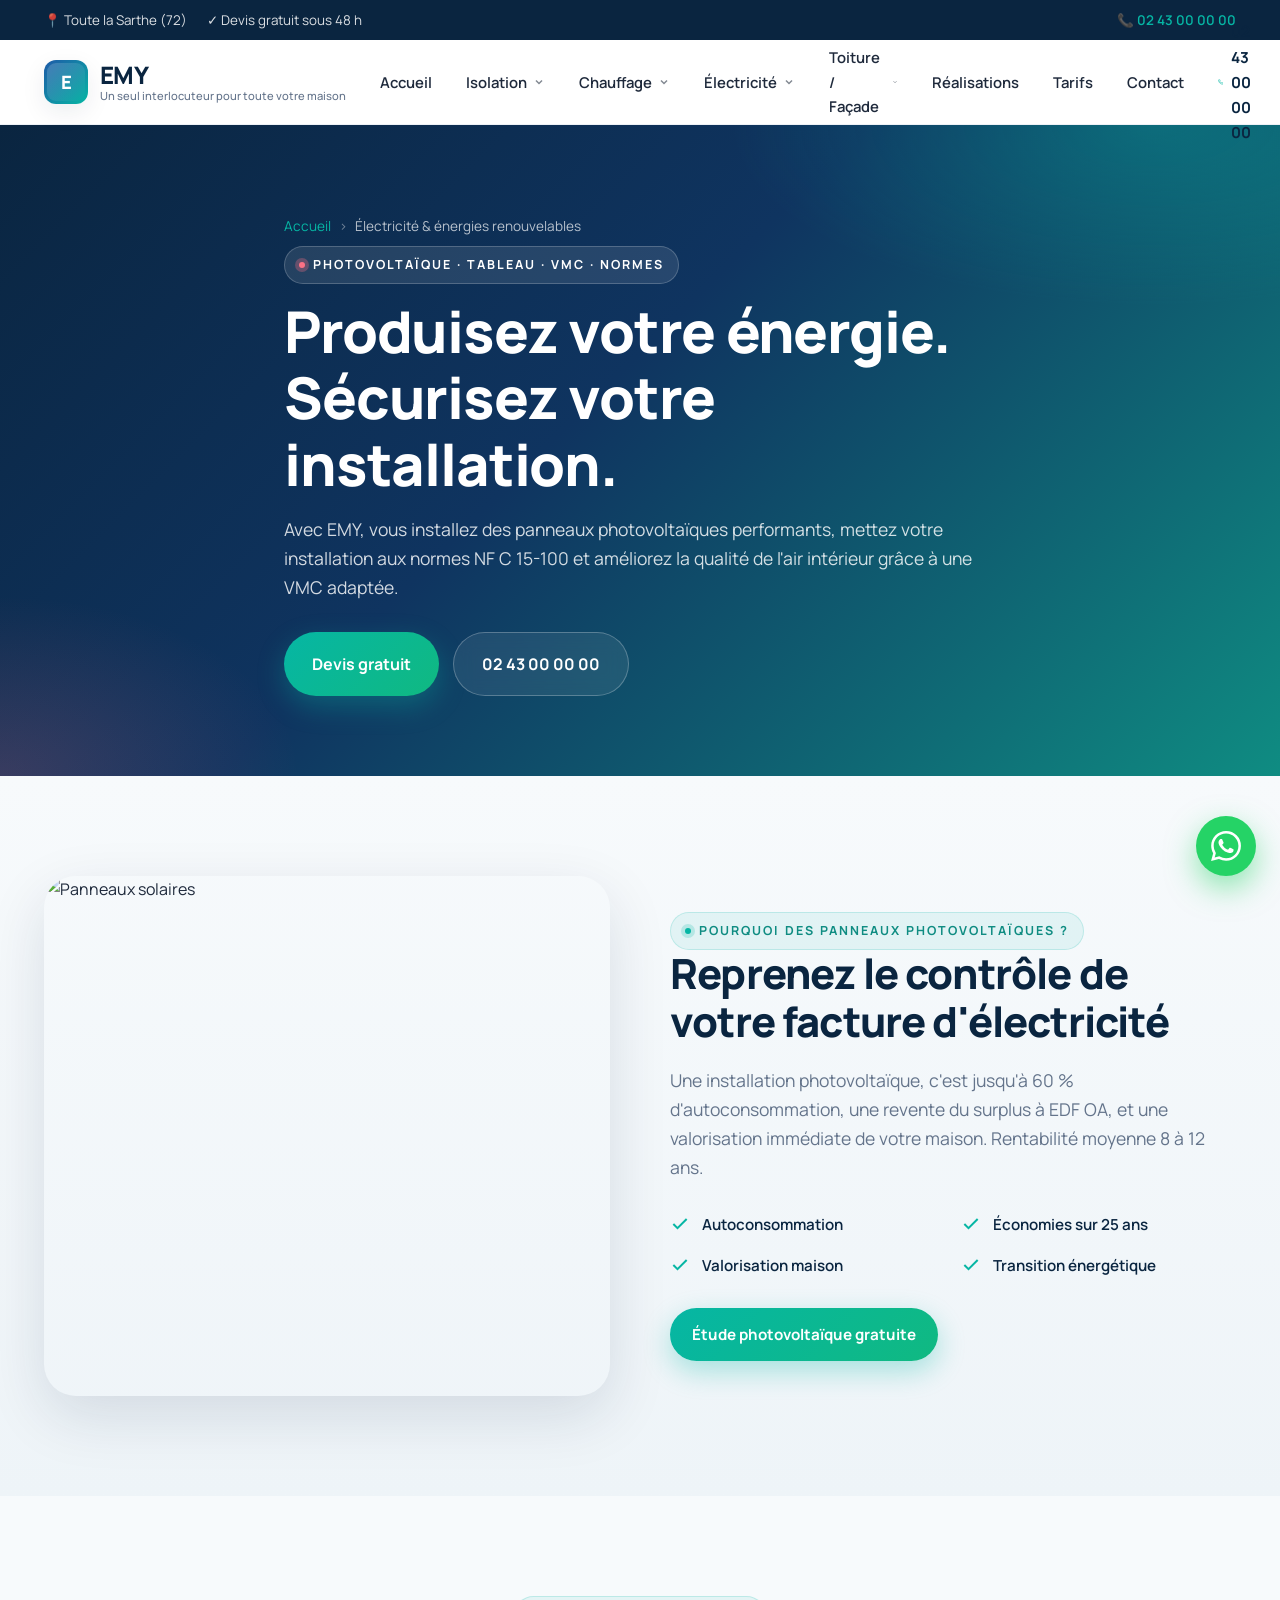
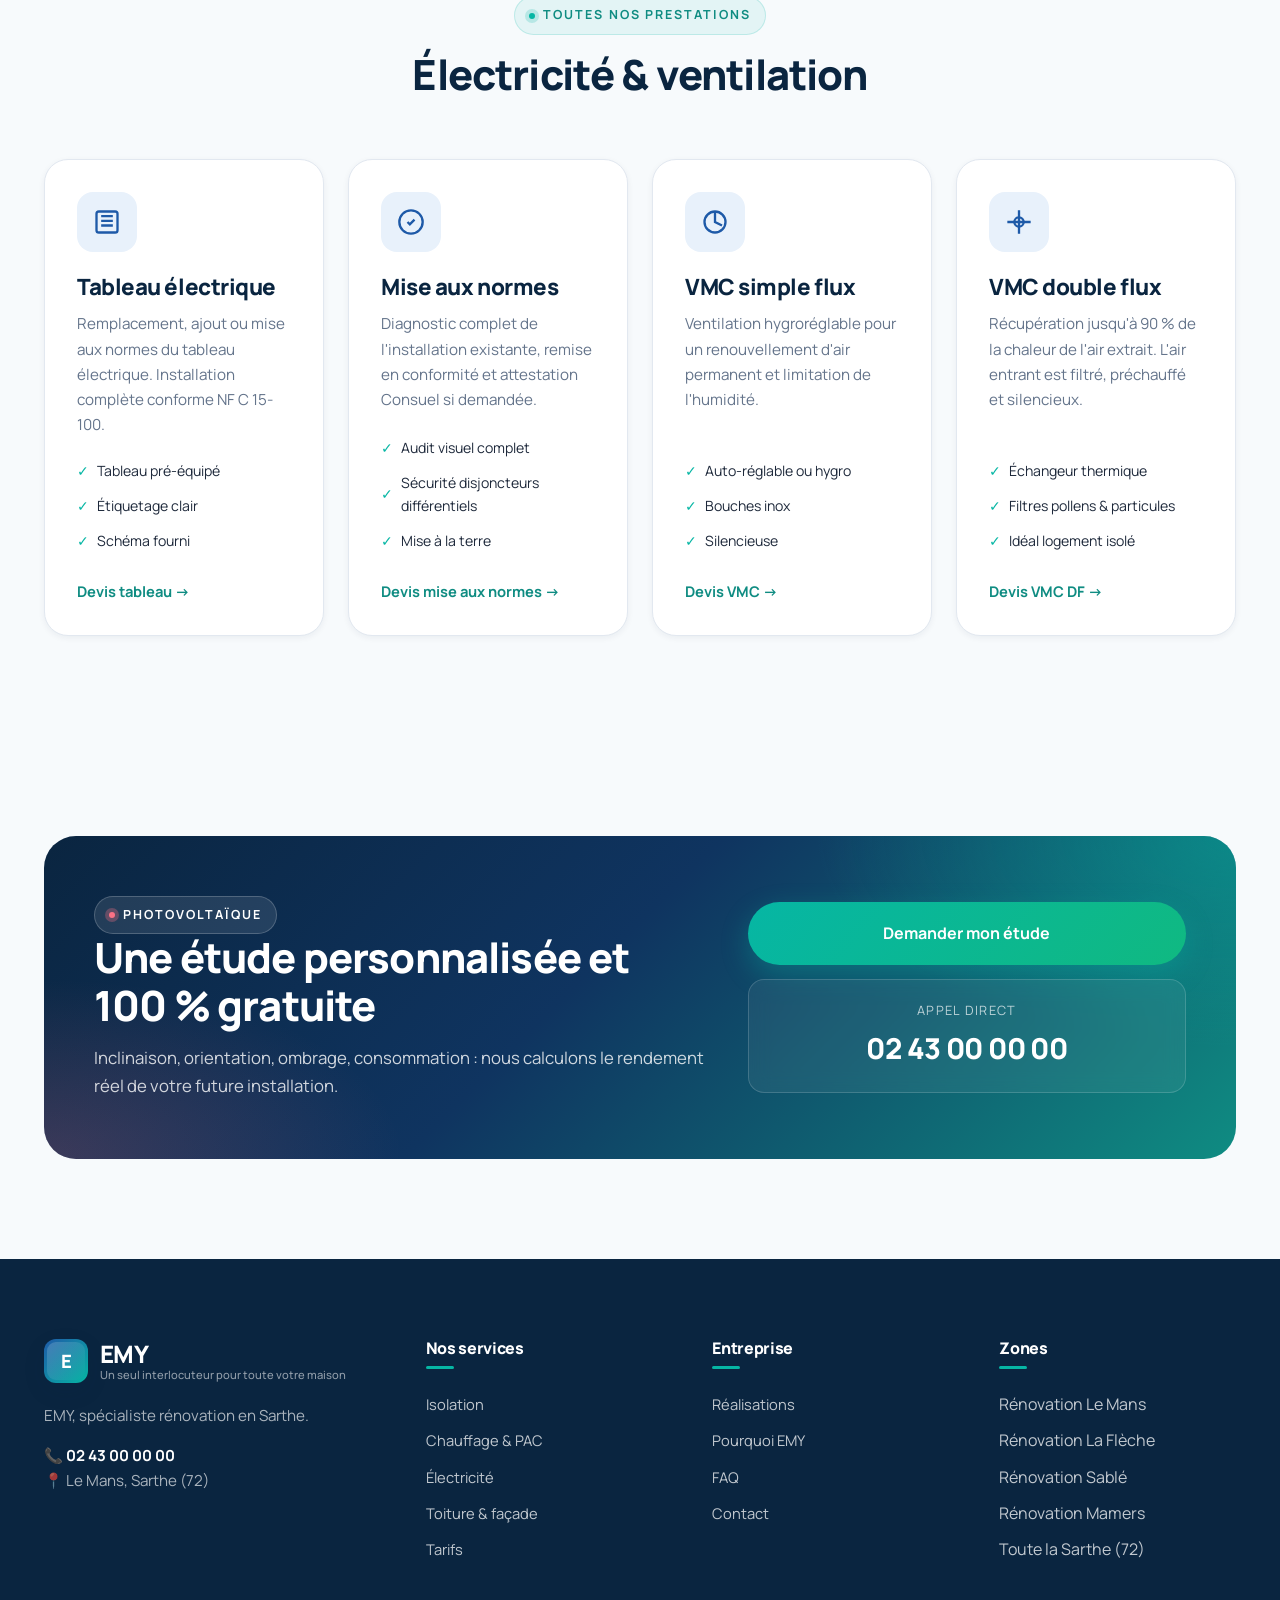
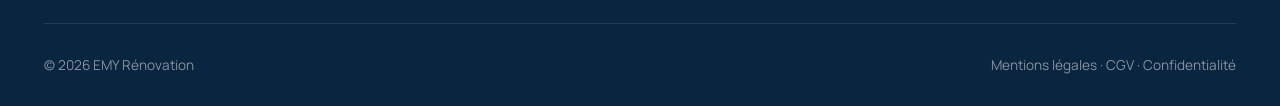
==== pages/electricite.html @ 320aa0f9 "feat: site premium EMY rénovation Sarthe — design moderne complet Création du site vitrine ultra-pre" ====
<!DOCTYPE html>
<html lang="fr">
<head>
  <meta charset="UTF-8" />
  <meta name="viewport" content="width=device-width, initial-scale=1.0" />
  <title>Électricité & photovoltaïque en Sarthe | EMY Rénovation</title>
  <meta name="description" content="Panneaux photovoltaïques, tableau électrique, VMC, mise aux normes en Sarthe. EMY, artisan certifié RGE pour vos énergies renouvelables." />
  <meta name="keywords" content="panneaux photovoltaïques Sarthe, panneaux solaires Le Mans, tableau électrique Sarthe, VMC Sarthe" />
  <link rel="preconnect" href="https://fonts.googleapis.com" />
  <link rel="preconnect" href="https://fonts.gstatic.com" crossorigin />
  <link href="https://fonts.googleapis.com/css2?family=Manrope:wght@400;500;600;700;800;900&display=swap" rel="stylesheet" />
  <link rel="stylesheet" href="../assets/css/style.css" />
  <link rel="icon" type="image/svg+xml" href="data:image/svg+xml,%3Csvg xmlns='http://www.w3.org/2000/svg' viewBox='0 0 100 100'%3E%3Crect rx='22' width='100' height='100' fill='%230A2540'/%3E%3Ctext x='50' y='66' font-size='52' font-weight='900' fill='%2306B6A4' text-anchor='middle' font-family='Arial'%3EE%3C/text%3E%3C/svg%3E" />
</head>
<body>

<div class="topbar"><div class="container topbar__inner"><div class="topbar__left"><span class="topbar__item">📍 Toute la Sarthe (72)</span><span class="topbar__item">✓ Devis gratuit sous 48 h</span></div><div class="topbar__right"><a href="tel:+33243000000">📞 02 43 00 00 00</a></div></div></div>

<header class="header"><div class="container header__inner">
  <a href="../index.html" class="logo"><span class="logo__mark">E</span><span class="logo__text">EMY<small class="logo__slogan">Un seul interlocuteur pour toute votre maison</small></span></a>
  <nav class="nav">
    <div class="nav__item"><a class="nav__link" href="../index.html">Accueil</a></div>
    <div class="nav__item"><a class="nav__link" href="isolation.html">Isolation <svg viewBox="0 0 24 24" fill="none" stroke="currentColor" stroke-width="3"><polyline points="6 9 12 15 18 9"/></svg></a><div class="submenu"><a href="isolation.html#combles">Combles perdus</a><a href="isolation.html#sous-sol">Sous-sol</a><a href="isolation.html#murs">Murs</a><a href="isolation.html#rampants">Rampants</a><a href="isolation.html#interieure">Intérieure</a></div></div>
    <div class="nav__item"><a class="nav__link" href="chauffage.html">Chauffage <svg viewBox="0 0 24 24" fill="none" stroke="currentColor" stroke-width="3"><polyline points="6 9 12 15 18 9"/></svg></a><div class="submenu"><a href="chauffage.html#pac-air-air">PAC air-air</a><a href="chauffage.html#pac-air-eau">PAC air-eau</a><a href="chauffage.html#ballon-thermo">Ballon thermodynamique</a><a href="chauffage.html#ballon-classique">Ballon classique</a><a href="chauffage.html#radiateurs">Radiateurs électriques</a></div></div>
    <div class="nav__item"><a class="nav__link" href="electricite.html">Électricité <svg viewBox="0 0 24 24" fill="none" stroke="currentColor" stroke-width="3"><polyline points="6 9 12 15 18 9"/></svg></a><div class="submenu"><a href="electricite.html#photovoltaique">Panneaux photovoltaïques</a><a href="electricite.html#tableau">Tableau électrique</a><a href="electricite.html#vmc-simple">VMC simple flux</a><a href="electricite.html#vmc-double">VMC double flux</a><a href="electricite.html#normes">Mise aux normes</a></div></div>
    <div class="nav__item"><a class="nav__link" href="toiture.html">Toiture / Façade <svg viewBox="0 0 24 24" fill="none" stroke="currentColor" stroke-width="3"><polyline points="6 9 12 15 18 9"/></svg></a><div class="submenu"><a href="toiture.html#nettoyage-toiture">Nettoyage toiture</a><a href="toiture.html#traitement-toiture">Traitement toiture</a><a href="toiture.html#demoussage">Démoussage</a><a href="toiture.html#ravalement">Ravalement façade</a><a href="toiture.html#nettoyage-facade">Nettoyage façade</a><a href="toiture.html#hydrofuge">Hydrofuge</a></div></div>
    <div class="nav__item"><a class="nav__link" href="realisations.html">Réalisations</a></div>
    <div class="nav__item"><a class="nav__link" href="tarifs.html">Tarifs</a></div>
    <div class="nav__item"><a class="nav__link" href="contact.html">Contact</a></div>
  </nav>
  <div class="header__cta">
    <a class="header__phone" href="tel:+33243000000"><svg width="18" height="18" viewBox="0 0 24 24" fill="none" stroke="currentColor" stroke-width="2.4"><path d="M22 16.92v3a2 2 0 0 1-2.18 2 19.79 19.79 0 0 1-8.63-3.07 19.5 19.5 0 0 1-6-6 19.79 19.79 0 0 1-3.07-8.67A2 2 0 0 1 4.11 2h3a2 2 0 0 1 2 1.72 12.84 12.84 0 0 0 .7 2.81 2 2 0 0 1-.45 2.11L8.09 9.91a16 16 0 0 0 6 6l1.27-1.27a2 2 0 0 1 2.11-.45 12.84 12.84 0 0 0 2.81.7A2 2 0 0 1 22 16.92z"/></svg><span>02 43 00 00 00</span></a>
    <a href="contact.html#rappel" class="btn btn--outline btn--sm">Être rappelé</a>
    <a href="contact.html" class="btn btn--primary btn--sm">Demander un devis</a>
    <button class="nav-toggle" aria-label="Menu"><span></span></button>
  </div>
</div></header>

<section class="page-hero">
  <div class="container page-hero__inner">
    <div class="breadcrumb"><a href="../index.html">Accueil</a><span>›</span>Électricité & énergies renouvelables</div>
    <span class="eyebrow hero__eyebrow">Photovoltaïque · Tableau · VMC · Normes</span>
    <h1>Produisez votre énergie. Sécurisez votre installation.</h1>
    <p>Avec EMY, vous installez des panneaux photovoltaïques performants, mettez votre installation aux normes NF C 15-100 et améliorez la qualité de l'air intérieur grâce à une VMC adaptée.</p>
    <div class="hero__cta" style="margin-top:30px;">
      <a href="contact.html" class="btn btn--primary btn--lg">Devis gratuit</a>
      <a href="tel:+33243000000" class="btn btn--ghost btn--lg">02 43 00 00 00</a>
    </div>
  </div>
</section>

<section class="section section--soft" id="photovoltaique">
  <div class="container">
    <div class="about reveal">
      <div class="about__visual">
        <div class="about__img"><img src="https://images.unsplash.com/photo-1509391366360-2e959784a276?auto=format&fit=crop&w=900&q=80" alt="Panneaux solaires" /></div>
      </div>
      <div class="about__content">
        <span class="eyebrow">Pourquoi des panneaux photovoltaïques ?</span>
        <h2>Reprenez le contrôle de votre facture d'électricité</h2>
        <p class="lead">Une installation photovoltaïque, c'est jusqu'à 60 % d'autoconsommation, une revente du surplus à EDF OA, et une valorisation immédiate de votre maison. Rentabilité moyenne 8 à 12 ans.</p>
        <ul class="about__list">
          <li><svg width="20" height="20" viewBox="0 0 24 24" fill="none" stroke="currentColor" stroke-width="2.4"><polyline points="20 6 9 17 4 12"/></svg> Autoconsommation</li>
          <li><svg width="20" height="20" viewBox="0 0 24 24" fill="none" stroke="currentColor" stroke-width="2.4"><polyline points="20 6 9 17 4 12"/></svg> Économies sur 25 ans</li>
          <li><svg width="20" height="20" viewBox="0 0 24 24" fill="none" stroke="currentColor" stroke-width="2.4"><polyline points="20 6 9 17 4 12"/></svg> Valorisation maison</li>
          <li><svg width="20" height="20" viewBox="0 0 24 24" fill="none" stroke="currentColor" stroke-width="2.4"><polyline points="20 6 9 17 4 12"/></svg> Transition énergétique</li>
        </ul>
        <a href="contact.html" class="btn btn--primary mt-30">Étude photovoltaïque gratuite</a>
      </div>
    </div>
  </div>
</section>

<section class="section">
  <div class="container">
    <div class="section__head reveal">
      <span class="eyebrow">Toutes nos prestations</span>
      <h2>Électricité & ventilation</h2>
    </div>
    <div class="services reveal">
      <div class="service-card" id="tableau">
        <div class="service-card__icon"><svg width="28" height="28" viewBox="0 0 24 24" fill="none" stroke="currentColor" stroke-width="2"><rect x="3" y="3" width="18" height="18" rx="2"/><path d="M7 7h10M7 11h10M7 15h10"/></svg></div>
        <h3>Tableau électrique</h3>
        <p>Remplacement, ajout ou mise aux normes du tableau électrique. Installation complète conforme NF C 15-100.</p>
        <ul><li>Tableau pré-équipé</li><li>Étiquetage clair</li><li>Schéma fourni</li></ul>
        <a href="contact.html" class="service-card__link">Devis tableau →</a>
      </div>
      <div class="service-card" id="normes">
        <div class="service-card__icon"><svg width="28" height="28" viewBox="0 0 24 24" fill="none" stroke="currentColor" stroke-width="2"><path d="M9 12l2 2 4-4"/><circle cx="12" cy="12" r="10"/></svg></div>
        <h3>Mise aux normes</h3>
        <p>Diagnostic complet de l'installation existante, remise en conformité et attestation Consuel si demandée.</p>
        <ul><li>Audit visuel complet</li><li>Sécurité disjoncteurs différentiels</li><li>Mise à la terre</li></ul>
        <a href="contact.html" class="service-card__link">Devis mise aux normes →</a>
      </div>
      <div class="service-card" id="vmc-simple">
        <div class="service-card__icon"><svg width="28" height="28" viewBox="0 0 24 24" fill="none" stroke="currentColor" stroke-width="2"><circle cx="12" cy="12" r="9"/><path d="M12 3v9l6 3"/></svg></div>
        <h3>VMC simple flux</h3>
        <p>Ventilation hygroréglable pour un renouvellement d'air permanent et limitation de l'humidité.</p>
        <ul><li>Auto-réglable ou hygro</li><li>Bouches inox</li><li>Silencieuse</li></ul>
        <a href="contact.html" class="service-card__link">Devis VMC →</a>
      </div>
      <div class="service-card" id="vmc-double">
        <div class="service-card__icon"><svg width="28" height="28" viewBox="0 0 24 24" fill="none" stroke="currentColor" stroke-width="2"><path d="M2 12h20M12 2v20"/><circle cx="12" cy="12" r="4"/></svg></div>
        <h3>VMC double flux</h3>
        <p>Récupération jusqu'à 90 % de la chaleur de l'air extrait. L'air entrant est filtré, préchauffé et silencieux.</p>
        <ul><li>Échangeur thermique</li><li>Filtres pollens & particules</li><li>Idéal logement isolé</li></ul>
        <a href="contact.html" class="service-card__link">Devis VMC DF →</a>
      </div>
    </div>
  </div>
</section>

<section class="section">
  <div class="container">
    <div class="cta-banner reveal">
      <div class="cta-banner__txt">
        <span class="eyebrow hero__eyebrow">Photovoltaïque</span>
        <h2>Une étude personnalisée et 100 % gratuite</h2>
        <p>Inclinaison, orientation, ombrage, consommation : nous calculons le rendement réel de votre future installation.</p>
      </div>
      <div class="cta-banner__actions">
        <a href="contact.html" class="btn btn--primary btn--lg">Demander mon étude</a>
        <div class="cta-banner__phone"><div class="cta-banner__phone-lbl">Appel direct</div><a class="cta-banner__phone-num" href="tel:+33243000000">02 43 00 00 00</a></div>
      </div>
    </div>
  </div>
</section>

<footer class="footer"><div class="container">
  <div class="footer__grid">
    <div class="footer__brand"><a href="../index.html" class="logo"><span class="logo__mark">E</span><span class="logo__text" style="color:#fff;">EMY<small class="logo__slogan" style="color:rgba(255,255,255,0.55)">Un seul interlocuteur pour toute votre maison</small></span></a><p>EMY, spécialiste rénovation en Sarthe.</p><p style="margin-top:14px"><b style="color:#fff;">📞 02 43 00 00 00</b><br>📍 Le Mans, Sarthe (72)</p></div>
    <div><h4>Nos services</h4><ul><li><a href="isolation.html">Isolation</a></li><li><a href="chauffage.html">Chauffage & PAC</a></li><li><a href="electricite.html">Électricité</a></li><li><a href="toiture.html">Toiture & façade</a></li><li><a href="tarifs.html">Tarifs</a></li></ul></div>
    <div><h4>Entreprise</h4><ul><li><a href="realisations.html">Réalisations</a></li><li><a href="../index.html#entreprise">Pourquoi EMY</a></li><li><a href="../index.html#faq">FAQ</a></li><li><a href="contact.html">Contact</a></li></ul></div>
    <div><h4>Zones</h4><ul><li>Rénovation Le Mans</li><li>Rénovation La Flèche</li><li>Rénovation Sablé</li><li>Rénovation Mamers</li><li>Toute la Sarthe (72)</li></ul></div>
  </div>
  <div class="footer__bottom"><div>© 2026 EMY Rénovation</div><div>Mentions légales · CGV · Confidentialité</div></div>
</div></footer>

<a href="https://wa.me/33243000000" class="float-whatsapp" target="_blank" rel="noopener"><svg width="30" height="30" viewBox="0 0 24 24" fill="currentColor"><path d="M17.472 14.382c-.297-.149-1.758-.867-2.03-.967-.273-.099-.471-.148-.67.15-.197.297-.767.966-.94 1.164-.173.199-.347.223-.644.075-.297-.15-1.255-.463-2.39-1.475-.883-.788-1.48-1.761-1.653-2.059-.173-.297-.018-.458.13-.606.134-.133.298-.347.446-.52.149-.174.198-.298.298-.497.099-.198.05-.371-.025-.52-.075-.149-.669-1.612-.916-2.207-.242-.579-.487-.5-.669-.51-.173-.008-.371-.01-.57-.01-.198 0-.52.074-.792.372-.272.297-1.04 1.016-1.04 2.479 0 1.462 1.065 2.875 1.213 3.074.149.198 2.096 3.2 5.077 4.487.709.306 1.262.489 1.694.625.712.227 1.36.195 1.871.118.571-.085 1.758-.719 2.006-1.413.248-.694.248-1.289.173-1.413-.074-.124-.272-.198-.57-.347m-5.421 7.403h-.004a9.87 9.87 0 0 1-5.031-1.378l-.361-.214-3.741.982.998-3.648-.235-.374a9.86 9.86 0 0 1-1.51-5.26c.001-5.45 4.436-9.884 9.888-9.884 2.64 0 5.122 1.03 6.988 2.898a9.825 9.825 0 0 1 2.893 6.994c-.003 5.45-4.437 9.884-9.885 9.884m8.413-18.297A11.815 11.815 0 0 0 12.05 0C5.495 0 .16 5.335.157 11.892c0 2.096.547 4.142 1.588 5.945L.057 24l6.305-1.654a11.882 11.882 0 0 0 5.683 1.448h.005c6.554 0 11.89-5.335 11.893-11.893a11.821 11.821 0 0 0-3.48-8.413"/></svg></a>
<a href="tel:+33243000000" class="float-call"><svg width="18" height="18" viewBox="0 0 24 24" fill="none" stroke="currentColor" stroke-width="2.4"><path d="M22 16.92v3a2 2 0 0 1-2.18 2 19.79 19.79 0 0 1-8.63-3.07 19.5 19.5 0 0 1-6-6 19.79 19.79 0 0 1-3.07-8.67A2 2 0 0 1 4.11 2h3a2 2 0 0 1 2 1.72 12.84 12.84 0 0 0 .7 2.81 2 2 0 0 1-.45 2.11L8.09 9.91a16 16 0 0 0 6 6l1.27-1.27a2 2 0 0 1 2.11-.45 12.84 12.84 0 0 0 2.81.7A2 2 0 0 1 22 16.92z"/></svg> Appeler</a>

<script src="../assets/js/main.js"></script>
</body>
</html>
---- assets/css/style.css ----
/* ============================================================
   EMY - Rénovation premium en Sarthe
   Stylesheet principal
   ============================================================ */

:root {
  --color-bg: #F7FAFC;
  --color-bg-soft: #EEF4F8;
  --color-white: #FFFFFF;
  --color-deep: #0A2540;
  --color-deep-2: #0F3460;
  --color-blue: #1E5AA8;
  --color-blue-soft: #E8F1FB;
  --color-teal: #06B6A4;
  --color-teal-dark: #0F8C82;
  --color-green: #10B981;
  --color-pink: #FB7185;
  --color-pink-soft: #FDE7EC;
  --color-text: #1E293B;
  --color-muted: #64748B;
  --color-border: #E2E8F0;

  --gradient-hero: linear-gradient(135deg, #0A2540 0%, #0F3460 45%, #0F8C82 100%);
  --gradient-cta: linear-gradient(135deg, #06B6A4 0%, #10B981 100%);
  --gradient-soft: linear-gradient(180deg, #F7FAFC 0%, #EEF4F8 100%);
  --gradient-accent: linear-gradient(135deg, #1E5AA8 0%, #06B6A4 100%);

  --shadow-sm: 0 2px 6px rgba(10, 37, 64, 0.06);
  --shadow-md: 0 8px 24px rgba(10, 37, 64, 0.08);
  --shadow-lg: 0 20px 60px rgba(10, 37, 64, 0.12);
  --shadow-xl: 0 30px 90px rgba(10, 37, 64, 0.18);

  --radius-sm: 10px;
  --radius-md: 16px;
  --radius-lg: 24px;
  --radius-xl: 32px;

  --header-h: 84px;

  --container: 1240px;

  --ease: cubic-bezier(0.22, 1, 0.36, 1);
}

* { box-sizing: border-box; margin: 0; padding: 0; }

html { scroll-behavior: smooth; }

body {
  font-family: 'Manrope', 'Inter', system-ui, -apple-system, Segoe UI, Roboto, Helvetica, Arial, sans-serif;
  font-size: 16px;
  line-height: 1.65;
  color: var(--color-text);
  background: var(--color-bg);
  -webkit-font-smoothing: antialiased;
  overflow-x: hidden;
}

img { max-width: 100%; display: block; }
a { color: inherit; text-decoration: none; }

.container {
  width: 100%;
  max-width: var(--container);
  margin: 0 auto;
  padding: 0 24px;
}

/* ==================== TYPOGRAPHY ==================== */
h1, h2, h3, h4 {
  font-family: 'Manrope', system-ui, sans-serif;
  font-weight: 800;
  letter-spacing: -0.02em;
  color: var(--color-deep);
  line-height: 1.15;
}
h1 { font-size: clamp(2.2rem, 4.5vw, 3.6rem); }
h2 { font-size: clamp(1.8rem, 3.3vw, 2.6rem); }
h3 { font-size: clamp(1.2rem, 1.8vw, 1.4rem); }

.eyebrow {
  display: inline-flex;
  align-items: center;
  gap: 8px;
  font-size: 0.78rem;
  font-weight: 700;
  letter-spacing: 0.16em;
  text-transform: uppercase;
  color: var(--color-teal-dark);
  background: rgba(6, 182, 164, 0.08);
  padding: 8px 14px;
  border-radius: 999px;
  border: 1px solid rgba(6, 182, 164, 0.18);
}
.eyebrow::before {
  content: "";
  width: 6px; height: 6px;
  background: var(--color-teal);
  border-radius: 50%;
  box-shadow: 0 0 0 4px rgba(6, 182, 164, 0.2);
}

.lead { font-size: 1.1rem; color: var(--color-muted); max-width: 720px; }

/* ==================== BUTTONS ==================== */
.btn {
  display: inline-flex;
  align-items: center;
  justify-content: center;
  gap: 10px;
  padding: 14px 22px;
  border-radius: 999px;
  font-weight: 700;
  font-size: 0.95rem;
  cursor: pointer;
  border: none;
  transition: all 0.35s var(--ease);
  white-space: nowrap;
  position: relative;
}
.btn--primary {
  background: var(--gradient-cta);
  color: #fff;
  box-shadow: 0 10px 28px rgba(6, 182, 164, 0.32);
}
.btn--primary:hover {
  transform: translateY(-2px);
  box-shadow: 0 16px 36px rgba(6, 182, 164, 0.45);
}
.btn--outline {
  background: rgba(255,255,255,0.85);
  color: var(--color-deep);
  border: 1.5px solid var(--color-border);
  backdrop-filter: blur(8px);
}
.btn--outline:hover {
  border-color: var(--color-teal);
  color: var(--color-teal-dark);
  transform: translateY(-2px);
}
.btn--ghost {
  background: rgba(255,255,255,0.08);
  color: #fff;
  border: 1px solid rgba(255,255,255,0.25);
  backdrop-filter: blur(10px);
}
.btn--ghost:hover { background: rgba(255,255,255,0.16); }

.btn--lg { padding: 18px 28px; font-size: 1rem; }
.btn--sm { padding: 10px 16px; font-size: 0.85rem; }

/* ==================== HEADER ==================== */
.topbar {
  background: var(--color-deep);
  color: rgba(255,255,255,0.85);
  font-size: 0.84rem;
  padding: 9px 0;
}
.topbar__inner {
  display: flex;
  justify-content: space-between;
  align-items: center;
  gap: 16px;
  flex-wrap: wrap;
}
.topbar__left { display: flex; gap: 20px; flex-wrap: wrap; }
.topbar__item { display: inline-flex; align-items: center; gap: 6px; }
.topbar__item svg { opacity: 0.7; }
.topbar__right a { color: var(--color-teal); font-weight: 600; }

.header {
  position: sticky;
  top: 0;
  z-index: 100;
  background: rgba(255,255,255,0.92);
  backdrop-filter: saturate(180%) blur(14px);
  -webkit-backdrop-filter: saturate(180%) blur(14px);
  border-bottom: 1px solid rgba(226, 232, 240, 0.6);
  transition: all 0.3s ease;
}
.header.scrolled { box-shadow: var(--shadow-sm); }
.header__inner {
  display: flex;
  align-items: center;
  justify-content: space-between;
  gap: 20px;
  height: var(--header-h);
}

.logo {
  display: flex;
  align-items: center;
  gap: 12px;
  font-weight: 900;
  font-size: 1.5rem;
  color: var(--color-deep);
  letter-spacing: -0.03em;
}
.logo__mark {
  width: 44px; height: 44px;
  border-radius: 12px;
  background: var(--gradient-accent);
  color: #fff;
  display: grid;
  place-items: center;
  font-weight: 900;
  font-size: 1.15rem;
  box-shadow: var(--shadow-md);
  position: relative;
}
.logo__mark::after {
  content:"";
  position: absolute; inset: 3px;
  border-radius: 9px;
  background: linear-gradient(135deg, rgba(255,255,255,0.18), rgba(255,255,255,0));
  pointer-events: none;
}
.logo__text { line-height: 1; }
.logo__slogan {
  display: block;
  font-size: 0.7rem;
  color: var(--color-muted);
  font-weight: 500;
  letter-spacing: 0;
  margin-top: 3px;
  white-space: nowrap;
}

/* ==================== NAV ==================== */
.nav { display: flex; align-items: center; gap: 6px; }
.nav__item { position: relative; }
.nav__link {
  display: inline-flex;
  align-items: center;
  gap: 6px;
  padding: 10px 14px;
  font-size: 0.93rem;
  font-weight: 600;
  color: var(--color-text);
  border-radius: 10px;
  transition: all 0.25s var(--ease);
  cursor: pointer;
}
.nav__link:hover { color: var(--color-teal-dark); background: var(--color-bg-soft); }
.nav__link svg { width: 12px; height: 12px; opacity: 0.55; transition: transform 0.3s ease; }
.nav__item:hover .nav__link svg { transform: rotate(180deg); }

.submenu {
  position: absolute;
  top: 100%;
  left: 50%;
  transform: translateX(-50%) translateY(10px);
  background: #fff;
  min-width: 280px;
  padding: 14px;
  border-radius: var(--radius-md);
  box-shadow: var(--shadow-lg);
  border: 1px solid var(--color-border);
  opacity: 0;
  visibility: hidden;
  transition: all 0.3s var(--ease);
  z-index: 200;
}
.nav__item:hover .submenu {
  opacity: 1;
  visibility: visible;
  transform: translateX(-50%) translateY(8px);
}
.submenu::before {
  content: "";
  position: absolute;
  top: -6px; left: 50%;
  transform: translateX(-50%) rotate(45deg);
  width: 12px; height: 12px;
  background: #fff;
  border-left: 1px solid var(--color-border);
  border-top: 1px solid var(--color-border);
}
.submenu a {
  display: flex;
  align-items: center;
  gap: 10px;
  padding: 10px 12px;
  border-radius: 10px;
  font-size: 0.9rem;
  font-weight: 500;
  color: var(--color-text);
  transition: all 0.2s ease;
}
.submenu a:hover {
  background: var(--color-blue-soft);
  color: var(--color-blue);
  transform: translateX(4px);
}
.submenu a::before {
  content: "›";
  color: var(--color-teal);
  font-weight: 800;
}

.header__cta { display: flex; gap: 10px; align-items: center; }
.header__phone {
  display: inline-flex;
  align-items: center;
  gap: 8px;
  font-weight: 700;
  color: var(--color-deep);
  font-size: 0.95rem;
  padding-right: 6px;
}
.header__phone svg { color: var(--color-teal); }

/* Mobile nav toggle */
.nav-toggle {
  display: none;
  width: 44px; height: 44px;
  border-radius: 12px;
  background: var(--color-bg-soft);
  border: 1px solid var(--color-border);
  cursor: pointer;
  align-items: center;
  justify-content: center;
}
.nav-toggle span {
  width: 20px; height: 2px;
  background: var(--color-deep);
  position: relative;
  transition: all 0.3s ease;
}
.nav-toggle span::before,
.nav-toggle span::after {
  content: "";
  position: absolute;
  width: 20px; height: 2px;
  background: var(--color-deep);
  left: 0;
  transition: all 0.3s ease;
}
.nav-toggle span::before { top: -7px; }
.nav-toggle span::after  { top: 7px; }

/* ==================== HERO ==================== */
.hero {
  position: relative;
  padding: 90px 0 110px;
  background: var(--gradient-hero);
  color: #fff;
  overflow: hidden;
}
.hero::before {
  content:"";
  position: absolute; inset: 0;
  background-image:
    radial-gradient(800px 400px at 80% -10%, rgba(6,182,164,0.35), transparent 60%),
    radial-gradient(700px 500px at -10% 90%, rgba(251,113,133,0.18), transparent 60%);
  pointer-events: none;
}
.hero::after {
  content:"";
  position: absolute; inset: 0;
  background-image:
    linear-gradient(90deg, rgba(255,255,255,0.04) 1px, transparent 1px),
    linear-gradient(0deg, rgba(255,255,255,0.04) 1px, transparent 1px);
  background-size: 60px 60px;
  mask-image: radial-gradient(ellipse at center, rgba(0,0,0,0.6) 0%, transparent 70%);
  pointer-events: none;
}
.hero__inner {
  position: relative;
  display: grid;
  grid-template-columns: 1.05fr 0.95fr;
  gap: 60px;
  align-items: center;
}
.hero__content h1 {
  color: #fff;
  font-size: clamp(2.4rem, 5vw, 3.8rem);
}
.hero__content h1 span {
  background: linear-gradient(90deg, #06B6A4 0%, #10B981 50%, #FB7185 100%);
  -webkit-background-clip: text;
  background-clip: text;
  -webkit-text-fill-color: transparent;
}
.hero__eyebrow {
  background: rgba(255,255,255,0.1);
  border: 1px solid rgba(255,255,255,0.2);
  color: #fff;
}
.hero__eyebrow::before { background:#FB7185; box-shadow:0 0 0 4px rgba(251,113,133,0.3); }
.hero__sub {
  margin-top: 22px;
  font-size: 1.15rem;
  color: rgba(255,255,255,0.82);
  max-width: 560px;
}
.hero__cta {
  margin-top: 36px;
  display: flex;
  gap: 14px;
  flex-wrap: wrap;
}
.hero__trust {
  margin-top: 40px;
  display: grid;
  grid-template-columns: repeat(3, 1fr);
  gap: 14px;
  max-width: 540px;
}
.hero__trust-item {
  background: rgba(255,255,255,0.06);
  border: 1px solid rgba(255,255,255,0.12);
  border-radius: var(--radius-md);
  padding: 14px;
  backdrop-filter: blur(8px);
}
.hero__trust-num {
  font-size: 1.6rem;
  font-weight: 900;
  background: linear-gradient(135deg, #06B6A4, #10B981);
  -webkit-background-clip: text;
  -webkit-text-fill-color: transparent;
}
.hero__trust-lbl {
  font-size: 0.78rem;
  color: rgba(255,255,255,0.7);
  line-height: 1.3;
}

.hero__visual {
  position: relative;
  height: 540px;
}
.hero__img {
  position: absolute;
  inset: 0;
  border-radius: var(--radius-xl);
  overflow: hidden;
  box-shadow: var(--shadow-xl);
  transform: rotate(1.5deg);
}
.hero__img img {
  width: 100%; height: 100%;
  object-fit: cover;
}
.hero__badge {
  position: absolute;
  bottom: -30px;
  left: -30px;
  background: #fff;
  color: var(--color-deep);
  padding: 18px 22px;
  border-radius: var(--radius-md);
  box-shadow: var(--shadow-lg);
  display: flex;
  align-items: center;
  gap: 14px;
  z-index: 3;
  transform: rotate(-3deg);
}
.hero__badge-icon {
  width: 50px; height: 50px;
  border-radius: 14px;
  background: var(--gradient-cta);
  color: #fff;
  display: grid;
  place-items: center;
}
.hero__badge-title { font-weight: 800; font-size: 1.05rem; }
.hero__badge-sub { font-size: 0.78rem; color: var(--color-muted); }

.hero__badge--top {
  bottom: auto; left: auto;
  top: 20px; right: -20px;
  transform: rotate(4deg);
}

/* ==================== MARQUEE STRIP ==================== */
.strip {
  background: #fff;
  border-bottom: 1px solid var(--color-border);
  padding: 22px 0;
}
.strip__inner {
  display: flex;
  flex-wrap: wrap;
  gap: 28px 40px;
  align-items: center;
  justify-content: center;
}
.strip__item {
  display: inline-flex;
  align-items: center;
  gap: 10px;
  color: var(--color-muted);
  font-weight: 600;
  font-size: 0.92rem;
}
.strip__item svg { color: var(--color-teal); flex-shrink: 0; }
.strip__item b { color: var(--color-deep); font-weight: 800; }

/* ==================== SECTIONS ==================== */
.section { padding: 100px 0; }
.section--soft { background: var(--gradient-soft); }
.section--dark { background: var(--color-deep); color: #fff; }
.section--dark h2 { color: #fff; }
.section__head { text-align: center; max-width: 760px; margin: 0 auto 60px; }
.section__head h2 { margin-top: 16px; }
.section__head p { margin-top: 16px; }

/* ==================== SERVICES GRID ==================== */
.services {
  display: grid;
  grid-template-columns: repeat(auto-fit, minmax(280px, 1fr));
  gap: 24px;
}
.service-card {
  position: relative;
  background: #fff;
  border-radius: var(--radius-lg);
  padding: 32px;
  box-shadow: var(--shadow-sm);
  border: 1px solid var(--color-border);
  transition: all 0.4s var(--ease);
  overflow: hidden;
  display: flex;
  flex-direction: column;
}
.service-card::before {
  content:"";
  position: absolute;
  top: 0; left: 0;
  width: 100%; height: 4px;
  background: var(--gradient-accent);
  transform: scaleX(0);
  transform-origin: left;
  transition: transform 0.5s var(--ease);
}
.service-card:hover {
  transform: translateY(-8px);
  box-shadow: var(--shadow-lg);
  border-color: rgba(6, 182, 164, 0.3);
}
.service-card:hover::before { transform: scaleX(1); }

.service-card__icon {
  width: 60px; height: 60px;
  border-radius: 16px;
  background: var(--color-blue-soft);
  color: var(--color-blue);
  display: grid;
  place-items: center;
  margin-bottom: 22px;
  transition: all 0.4s var(--ease);
}
.service-card:hover .service-card__icon {
  background: var(--gradient-cta);
  color: #fff;
  transform: rotate(-8deg) scale(1.08);
}
.service-card h3 { margin-bottom: 12px; }
.service-card p { color: var(--color-muted); font-size: 0.95rem; flex: 1; }
.service-card ul {
  list-style: none;
  margin-top: 16px;
  padding: 0;
}
.service-card ul li {
  font-size: 0.88rem;
  color: var(--color-text);
  padding: 6px 0;
  display: flex;
  align-items: center;
  gap: 8px;
}
.service-card ul li::before {
  content: "✓";
  color: var(--color-teal);
  font-weight: 900;
}
.service-card__link {
  margin-top: 20px;
  font-weight: 700;
  color: var(--color-teal-dark);
  font-size: 0.92rem;
  display: inline-flex;
  align-items: center;
  gap: 6px;
  transition: gap 0.3s ease;
}
.service-card:hover .service-card__link { gap: 12px; }

/* ==================== WHY ICONS GRID ==================== */
.why {
  display: grid;
  grid-template-columns: repeat(auto-fit, minmax(220px, 1fr));
  gap: 24px;
}
.why-item {
  background: #fff;
  border-radius: var(--radius-md);
  padding: 28px 24px;
  text-align: left;
  border: 1px solid var(--color-border);
  transition: all 0.35s ease;
}
.why-item:hover {
  transform: translateY(-4px);
  border-color: var(--color-teal);
  box-shadow: var(--shadow-md);
}
.why-item__icon {
  width: 50px; height: 50px;
  border-radius: 14px;
  display: grid;
  place-items: center;
  background: linear-gradient(135deg, rgba(6,182,164,0.12), rgba(16,185,129,0.06));
  color: var(--color-teal-dark);
  margin-bottom: 16px;
}
.why-item h4 { color: var(--color-deep); font-size: 1.05rem; margin-bottom: 8px; font-weight: 800; }
.why-item p { color: var(--color-muted); font-size: 0.9rem; line-height: 1.55; }

/* ==================== STATS ==================== */
.stats {
  background: var(--gradient-hero);
  color: #fff;
  border-radius: var(--radius-xl);
  padding: 50px;
  position: relative;
  overflow: hidden;
}
.stats::before {
  content:"";
  position: absolute; inset: 0;
  background: radial-gradient(600px 300px at 100% 0%, rgba(6,182,164,0.35), transparent 50%),
              radial-gradient(500px 300px at 0% 100%, rgba(251,113,133,0.18), transparent 50%);
  pointer-events: none;
}
.stats__grid {
  position: relative;
  display: grid;
  grid-template-columns: repeat(auto-fit, minmax(180px, 1fr));
  gap: 30px;
  text-align: center;
}
.stats__num {
  font-size: clamp(2.5rem, 5vw, 3.4rem);
  font-weight: 900;
  background: linear-gradient(135deg, #06B6A4, #FFFFFF);
  -webkit-background-clip: text;
  -webkit-text-fill-color: transparent;
  line-height: 1;
  letter-spacing: -0.03em;
}
.stats__lbl {
  margin-top: 8px;
  color: rgba(255,255,255,0.8);
  font-size: 0.95rem;
}

/* ==================== PROCESS ==================== */
.process {
  display: grid;
  grid-template-columns: repeat(4, 1fr);
  gap: 24px;
  position: relative;
}
.process::before {
  content: "";
  position: absolute;
  top: 35px; left: 8%; right: 8%;
  height: 2px;
  background: repeating-linear-gradient(90deg, var(--color-teal) 0 8px, transparent 8px 16px);
  z-index: 0;
}
.step {
  background: #fff;
  border-radius: var(--radius-md);
  padding: 28px 24px;
  border: 1px solid var(--color-border);
  text-align: center;
  position: relative;
  z-index: 1;
  transition: all 0.3s ease;
}
.step:hover { transform: translateY(-6px); box-shadow: var(--shadow-md); }
.step__num {
  width: 70px; height: 70px;
  margin: 0 auto 20px;
  border-radius: 50%;
  background: var(--gradient-cta);
  color: #fff;
  display: grid;
  place-items: center;
  font-size: 1.6rem;
  font-weight: 900;
  box-shadow: 0 8px 24px rgba(6,182,164,0.3);
}
.step h4 { font-size: 1.1rem; margin-bottom: 10px; }
.step p { font-size: 0.9rem; color: var(--color-muted); }

/* ==================== PRICING ==================== */
.pricing {
  display: grid;
  grid-template-columns: repeat(auto-fit, minmax(280px, 1fr));
  gap: 24px;
}
.price-card {
  background: #fff;
  border-radius: var(--radius-lg);
  padding: 32px;
  border: 1px solid var(--color-border);
  position: relative;
  overflow: hidden;
  transition: all 0.4s var(--ease);
}
.price-card:hover {
  transform: translateY(-6px);
  box-shadow: var(--shadow-lg);
}
.price-card--featured {
  border: 2px solid var(--color-teal);
  background: linear-gradient(180deg, #fff 0%, #F3FCFB 100%);
  box-shadow: var(--shadow-md);
}
.price-card--featured::before {
  content: "POPULAIRE";
  position: absolute;
  top: 16px; right: -36px;
  background: var(--gradient-cta);
  color: #fff;
  font-size: 0.7rem;
  font-weight: 800;
  letter-spacing: 0.12em;
  padding: 6px 40px;
  transform: rotate(35deg);
  box-shadow: 0 4px 12px rgba(6,182,164,0.3);
}
.price-card__icon {
  width: 56px; height: 56px;
  border-radius: 14px;
  background: var(--color-blue-soft);
  color: var(--color-blue);
  display: grid;
  place-items: center;
  margin-bottom: 20px;
}
.price-card h3 { font-size: 1.2rem; margin-bottom: 8px; }
.price-card__cat {
  font-size: 0.78rem;
  font-weight: 700;
  color: var(--color-teal-dark);
  text-transform: uppercase;
  letter-spacing: 0.1em;
  margin-bottom: 8px;
}
.price-card__amount {
  font-size: 2.2rem;
  font-weight: 900;
  color: var(--color-deep);
  margin: 14px 0 6px;
  letter-spacing: -0.02em;
}
.price-card__amount small {
  font-size: 0.9rem;
  font-weight: 500;
  color: var(--color-muted);
}
.price-card__from {
  font-size: 0.82rem;
  color: var(--color-muted);
  margin-bottom: 18px;
}
.price-card__list {
  list-style: none;
  margin: 20px 0;
  padding: 0;
  border-top: 1px solid var(--color-border);
  padding-top: 20px;
}
.price-card__list li {
  padding: 6px 0;
  font-size: 0.9rem;
  display: flex;
  gap: 8px;
}
.price-card__list li::before {
  content: "✓";
  color: var(--color-teal);
  font-weight: 900;
}
.price-card .btn { width: 100%; margin-top: 10px; }

/* ==================== ABOUT BLOCK ==================== */
.about {
  display: grid;
  grid-template-columns: 1fr 1fr;
  gap: 60px;
  align-items: center;
}
.about__visual {
  position: relative;
}
.about__img {
  border-radius: var(--radius-xl);
  overflow: hidden;
  box-shadow: var(--shadow-lg);
}
.about__img img { width: 100%; height: 520px; object-fit: cover; }
.about__floating {
  position: absolute;
  bottom: -30px;
  right: -30px;
  background: #fff;
  padding: 22px 26px;
  border-radius: var(--radius-md);
  box-shadow: var(--shadow-lg);
  max-width: 260px;
}
.about__floating-stars {
  color: #F59E0B;
  font-size: 1rem;
  margin-bottom: 6px;
}
.about__floating-txt {
  font-size: 0.85rem;
  color: var(--color-text);
  line-height: 1.5;
}
.about__floating-name {
  margin-top: 8px;
  font-size: 0.78rem;
  font-weight: 700;
  color: var(--color-muted);
}

.about__content h2 { margin-bottom: 20px; }
.about__list {
  list-style: none;
  margin-top: 30px;
  padding: 0;
  display: grid;
  grid-template-columns: 1fr 1fr;
  gap: 16px;
}
.about__list li {
  display: flex;
  align-items: flex-start;
  gap: 12px;
  font-size: 0.95rem;
  font-weight: 600;
  color: var(--color-deep);
}
.about__list li svg {
  flex-shrink: 0;
  color: var(--color-teal);
  margin-top: 2px;
}

/* ==================== REALISATIONS ==================== */
.realisations {
  display: grid;
  grid-template-columns: repeat(auto-fit, minmax(280px, 1fr));
  gap: 24px;
}
.real-card {
  position: relative;
  border-radius: var(--radius-lg);
  overflow: hidden;
  box-shadow: var(--shadow-md);
  height: 360px;
  cursor: pointer;
}
.real-card img {
  width: 100%; height: 100%;
  object-fit: cover;
  transition: transform 0.7s var(--ease);
}
.real-card:hover img { transform: scale(1.08); }
.real-card__overlay {
  position: absolute;
  inset: 0;
  background: linear-gradient(180deg, transparent 40%, rgba(10,37,64,0.9) 100%);
  display: flex;
  align-items: flex-end;
  padding: 24px;
}
.real-card__info { color: #fff; }
.real-card__cat {
  font-size: 0.72rem;
  font-weight: 700;
  letter-spacing: 0.14em;
  text-transform: uppercase;
  color: var(--color-teal);
}
.real-card__title { font-size: 1.15rem; font-weight: 800; margin-top: 4px; }
.real-card__loc { font-size: 0.85rem; opacity: 0.85; margin-top: 4px; }
.real-card__badge {
  position: absolute;
  top: 14px; left: 14px;
  background: rgba(255,255,255,0.95);
  color: var(--color-deep);
  padding: 6px 12px;
  border-radius: 999px;
  font-size: 0.75rem;
  font-weight: 700;
  backdrop-filter: blur(8px);
}

/* ==================== TESTIMONIALS ==================== */
.testimonials {
  display: grid;
  grid-template-columns: repeat(auto-fit, minmax(300px, 1fr));
  gap: 24px;
}
.testimonial {
  background: #fff;
  border-radius: var(--radius-lg);
  padding: 32px;
  border: 1px solid var(--color-border);
  position: relative;
  transition: all 0.3s ease;
}
.testimonial:hover { transform: translateY(-4px); box-shadow: var(--shadow-md); }
.testimonial::before {
  content: "“";
  position: absolute;
  top: 12px; right: 20px;
  font-size: 4rem;
  color: var(--color-teal);
  opacity: 0.18;
  font-family: Georgia, serif;
  line-height: 1;
}
.testimonial__stars {
  color: #F59E0B;
  margin-bottom: 14px;
  font-size: 1rem;
}
.testimonial__txt {
  color: var(--color-text);
  line-height: 1.65;
  font-size: 0.96rem;
}
.testimonial__author {
  margin-top: 20px;
  padding-top: 18px;
  border-top: 1px solid var(--color-border);
  display: flex;
  align-items: center;
  gap: 12px;
}
.testimonial__avatar {
  width: 44px; height: 44px;
  border-radius: 50%;
  background: var(--gradient-accent);
  color: #fff;
  display: grid;
  place-items: center;
  font-weight: 800;
}
.testimonial__name { font-weight: 700; font-size: 0.92rem; }
.testimonial__loc { font-size: 0.78rem; color: var(--color-muted); }

/* ==================== FAQ ==================== */
.faq { max-width: 880px; margin: 0 auto; }
.faq-item {
  background: #fff;
  border: 1px solid var(--color-border);
  border-radius: var(--radius-md);
  margin-bottom: 14px;
  overflow: hidden;
  transition: all 0.3s ease;
}
.faq-item[open] {
  border-color: var(--color-teal);
  box-shadow: var(--shadow-sm);
}
.faq-item summary {
  list-style: none;
  cursor: pointer;
  padding: 22px 26px;
  display: flex;
  align-items: center;
  justify-content: space-between;
  gap: 16px;
  font-weight: 700;
  color: var(--color-deep);
  font-size: 1.02rem;
}
.faq-item summary::-webkit-details-marker { display: none; }
.faq-item summary::after {
  content: "+";
  width: 30px; height: 30px;
  border-radius: 50%;
  background: var(--color-blue-soft);
  color: var(--color-blue);
  font-weight: 900;
  font-size: 1.4rem;
  display: grid;
  place-items: center;
  flex-shrink: 0;
  transition: all 0.3s ease;
}
.faq-item[open] summary::after {
  content: "−";
  background: var(--gradient-cta);
  color: #fff;
  transform: rotate(180deg);
}
.faq-item__body {
  padding: 0 26px 24px;
  color: var(--color-muted);
  line-height: 1.7;
}

/* ==================== CTA BANNER ==================== */
.cta-banner {
  background: var(--gradient-hero);
  border-radius: var(--radius-xl);
  padding: 60px 50px;
  color: #fff;
  display: grid;
  grid-template-columns: 1.4fr 1fr;
  gap: 40px;
  align-items: center;
  position: relative;
  overflow: hidden;
}
.cta-banner::before {
  content:"";
  position: absolute; inset: 0;
  background-image: radial-gradient(700px 350px at 100% 0%, rgba(6,182,164,0.4), transparent 60%),
                    radial-gradient(600px 300px at 0% 100%, rgba(251,113,133,0.2), transparent 60%);
  pointer-events: none;
}
.cta-banner h2 { color: #fff; }
.cta-banner__txt {
  position: relative;
}
.cta-banner__txt p {
  margin-top: 14px;
  color: rgba(255,255,255,0.8);
  font-size: 1.05rem;
}
.cta-banner__actions {
  position: relative;
  display: flex;
  flex-direction: column;
  gap: 14px;
  align-items: stretch;
}
.cta-banner__phone {
  background: rgba(255,255,255,0.06);
  border: 1px solid rgba(255,255,255,0.16);
  border-radius: var(--radius-md);
  padding: 20px 24px;
  text-align: center;
  backdrop-filter: blur(10px);
}
.cta-banner__phone-lbl {
  font-size: 0.8rem;
  color: rgba(255,255,255,0.7);
  text-transform: uppercase;
  letter-spacing: 0.1em;
}
.cta-banner__phone-num {
  font-size: 1.8rem;
  font-weight: 900;
  color: #fff;
  letter-spacing: -0.02em;
  margin-top: 4px;
  display: block;
}

/* ==================== CONTACT FORM ==================== */
.contact-wrap {
  display: grid;
  grid-template-columns: 1fr 1.2fr;
  gap: 48px;
  background: #fff;
  border-radius: var(--radius-xl);
  padding: 48px;
  box-shadow: var(--shadow-lg);
  border: 1px solid var(--color-border);
}
.contact-info h3 { font-size: 1.5rem; margin-bottom: 14px; }
.contact-info p { color: var(--color-muted); margin-bottom: 26px; }
.contact-info__item {
  display: flex;
  gap: 14px;
  align-items: flex-start;
  margin-bottom: 22px;
}
.contact-info__icon {
  width: 44px; height: 44px;
  border-radius: 12px;
  background: var(--color-blue-soft);
  color: var(--color-blue);
  display: grid;
  place-items: center;
  flex-shrink: 0;
}
.contact-info__lbl { font-size: 0.78rem; color: var(--color-muted); text-transform: uppercase; letter-spacing: 0.1em; }
.contact-info__val { font-weight: 700; color: var(--color-deep); font-size: 1.02rem; }

.form-grid {
  display: grid;
  grid-template-columns: 1fr 1fr;
  gap: 18px;
}
.form-grid > .form-row--full { grid-column: 1 / -1; }
.form-row label {
  display: block;
  font-size: 0.82rem;
  font-weight: 700;
  color: var(--color-deep);
  margin-bottom: 8px;
}
.form-row input,
.form-row select,
.form-row textarea {
  width: 100%;
  border: 1.5px solid var(--color-border);
  border-radius: 12px;
  padding: 14px 16px;
  font-size: 0.95rem;
  font-family: inherit;
  background: #fff;
  color: var(--color-text);
  transition: all 0.25s ease;
}
.form-row input:focus,
.form-row select:focus,
.form-row textarea:focus {
  outline: none;
  border-color: var(--color-teal);
  box-shadow: 0 0 0 4px rgba(6, 182, 164, 0.12);
}
.form-row textarea { min-height: 130px; resize: vertical; }
.form-consent {
  font-size: 0.82rem;
  color: var(--color-muted);
  display: flex;
  gap: 8px;
  align-items: flex-start;
  margin-top: 6px;
}
.form-consent input { margin-top: 3px; }
.form-submit { margin-top: 10px; }

/* ==================== ZONES ==================== */
.zones {
  display: grid;
  grid-template-columns: repeat(auto-fit, minmax(200px, 1fr));
  gap: 12px;
}
.zone-pill {
  background: #fff;
  border: 1px solid var(--color-border);
  border-radius: 14px;
  padding: 14px 18px;
  display: flex;
  align-items: center;
  gap: 10px;
  font-weight: 600;
  color: var(--color-deep);
  transition: all 0.25s ease;
}
.zone-pill:hover {
  border-color: var(--color-teal);
  background: var(--color-blue-soft);
  transform: translateY(-2px);
}
.zone-pill svg { color: var(--color-teal); }

/* ==================== FOOTER ==================== */
.footer {
  background: var(--color-deep);
  color: rgba(255,255,255,0.75);
  padding: 80px 0 30px;
}
.footer__grid {
  display: grid;
  grid-template-columns: 1.4fr repeat(3, 1fr);
  gap: 50px;
  padding-bottom: 50px;
  border-bottom: 1px solid rgba(255,255,255,0.1);
}
.footer__brand .logo { color: #fff; }
.footer__brand p {
  margin-top: 20px;
  color: rgba(255,255,255,0.65);
  font-size: 0.95rem;
  max-width: 360px;
}
.footer h4 {
  color: #fff;
  font-size: 1rem;
  margin-bottom: 22px;
  position: relative;
}
.footer h4::after {
  content: "";
  display: block;
  width: 28px; height: 3px;
  background: var(--color-teal);
  margin-top: 8px;
  border-radius: 2px;
}
.footer ul { list-style: none; padding: 0; }
.footer ul li { margin-bottom: 10px; }
.footer ul a { font-size: 0.92rem; transition: all 0.2s ease; }
.footer ul a:hover { color: var(--color-teal); padding-left: 4px; }
.footer__bottom {
  margin-top: 30px;
  display: flex;
  justify-content: space-between;
  align-items: center;
  gap: 16px;
  flex-wrap: wrap;
  font-size: 0.85rem;
  color: rgba(255,255,255,0.5);
}

/* ==================== FLOATING ELEMENTS ==================== */
.float-whatsapp {
  position: fixed;
  bottom: 24px;
  right: 24px;
  width: 60px; height: 60px;
  border-radius: 50%;
  background: #25D366;
  color: #fff;
  display: grid;
  place-items: center;
  box-shadow: 0 12px 30px rgba(37, 211, 102, 0.5);
  z-index: 90;
  transition: all 0.3s ease;
  animation: pulse 2.5s infinite;
}
.float-whatsapp:hover { transform: scale(1.1); }
@keyframes pulse {
  0%, 100% { box-shadow: 0 12px 30px rgba(37, 211, 102, 0.5), 0 0 0 0 rgba(37, 211, 102, 0.5); }
  50% { box-shadow: 0 12px 30px rgba(37, 211, 102, 0.5), 0 0 0 14px rgba(37, 211, 102, 0); }
}
.float-call {
  position: fixed;
  bottom: 24px;
  left: 24px;
  display: none;
  background: var(--gradient-cta);
  color: #fff;
  padding: 14px 20px;
  border-radius: 999px;
  font-weight: 700;
  box-shadow: var(--shadow-lg);
  z-index: 90;
  align-items: center;
  gap: 8px;
}

/* ==================== PAGE HERO (subpages) ==================== */
.page-hero {
  background: var(--gradient-hero);
  color: #fff;
  padding: 90px 0 80px;
  position: relative;
  overflow: hidden;
}
.page-hero::before {
  content:"";
  position: absolute; inset: 0;
  background-image:
    radial-gradient(700px 300px at 90% 0%, rgba(6,182,164,0.3), transparent 60%),
    radial-gradient(500px 300px at 0% 100%, rgba(251,113,133,0.18), transparent 60%);
}
.page-hero__inner { position: relative; max-width: 760px; }
.page-hero h1 { color: #fff; margin-top: 14px; }
.page-hero p { color: rgba(255,255,255,0.82); margin-top: 18px; font-size: 1.1rem; }
.breadcrumb {
  font-size: 0.85rem;
  color: rgba(255,255,255,0.7);
  margin-bottom: 8px;
}
.breadcrumb a { color: var(--color-teal); }
.breadcrumb span { margin: 0 8px; opacity: 0.6; }

/* ==================== UTILS ==================== */
.text-center { text-align: center; }
.mt-30 { margin-top: 30px; }
.mt-50 { margin-top: 50px; }
.mb-30 { margin-bottom: 30px; }

/* ==================== ANIMATIONS ==================== */
.reveal {
  opacity: 0;
  transform: translateY(30px);
  transition: all 0.8s var(--ease);
}
.reveal.is-visible {
  opacity: 1;
  transform: translateY(0);
}

@keyframes float {
  0%, 100% { transform: translateY(0) rotate(1.5deg); }
  50% { transform: translateY(-12px) rotate(1.5deg); }
}
.hero__img { animation: float 6s ease-in-out infinite; }

/* ==================== RESPONSIVE ==================== */
@media (max-width: 1024px) {
  .hero__inner { grid-template-columns: 1fr; gap: 80px; }
  .hero__visual { height: 420px; }
  .about { grid-template-columns: 1fr; gap: 40px; }
  .about__img img { height: 400px; }
  .contact-wrap { grid-template-columns: 1fr; padding: 36px; }
  .footer__grid { grid-template-columns: 1fr 1fr; gap: 40px; }
  .cta-banner { grid-template-columns: 1fr; padding: 40px 30px; }
  .process { grid-template-columns: repeat(2, 1fr); }
  .process::before { display: none; }
}

@media (max-width: 768px) {
  .section { padding: 70px 0; }
  .topbar { display: none; }
  .nav { display: none; }
  .nav-toggle { display: flex; }
  .header__phone span { display: none; }
  .header__cta .btn--outline { display: none; }
  .hero { padding: 60px 0 80px; }
  .hero__cta { flex-direction: column; align-items: stretch; }
  .hero__cta .btn { width: 100%; }
  .hero__trust { grid-template-columns: 1fr; }
  .form-grid { grid-template-columns: 1fr; }
  .about__list { grid-template-columns: 1fr; }
  .footer__grid { grid-template-columns: 1fr; gap: 30px; }
  .stats { padding: 30px 20px; }
  .float-call { display: inline-flex; }
  .float-whatsapp { bottom: 90px; }
  .about__floating { right: 0; bottom: -20px; max-width: 220px; }
  .hero__badge { left: 10px; bottom: -20px; }
  .hero__badge--top { display: none; }
}

/* Mobile nav drawer */
.nav.is-open {
  display: flex;
  flex-direction: column;
  position: fixed;
  top: var(--header-h);
  left: 0; right: 0;
  background: #fff;
  padding: 20px;
  gap: 4px;
  align-items: stretch;
  box-shadow: var(--shadow-lg);
  border-top: 1px solid var(--color-border);
  max-height: calc(100vh - var(--header-h));
  overflow-y: auto;
}
.nav.is-open .nav__item { width: 100%; }
.nav.is-open .submenu {
  position: static;
  transform: none;
  opacity: 1;
  visibility: visible;
  box-shadow: none;
  border: none;
  background: var(--color-bg-soft);
  display: none;
  padding: 6px;
}
.nav.is-open .submenu::before { display: none; }
.nav.is-open .nav__item.is-active .submenu { display: block; }
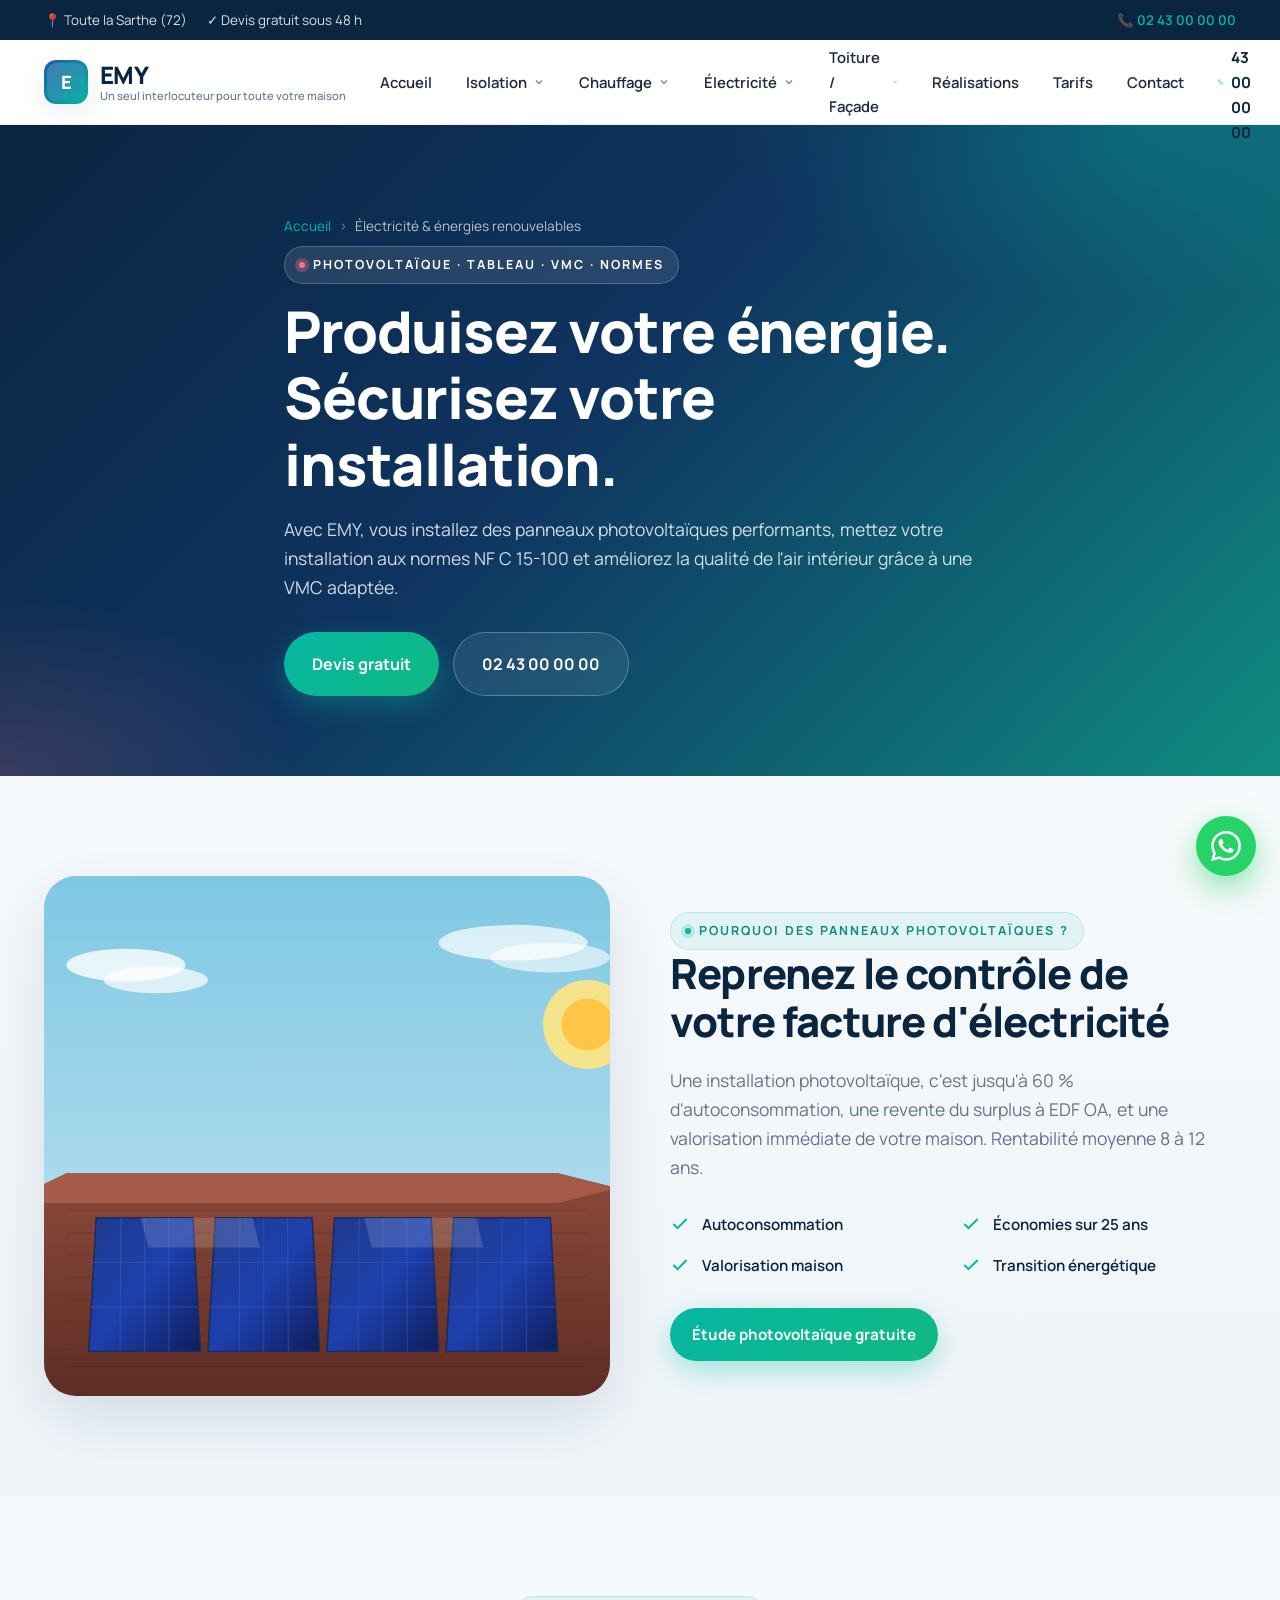
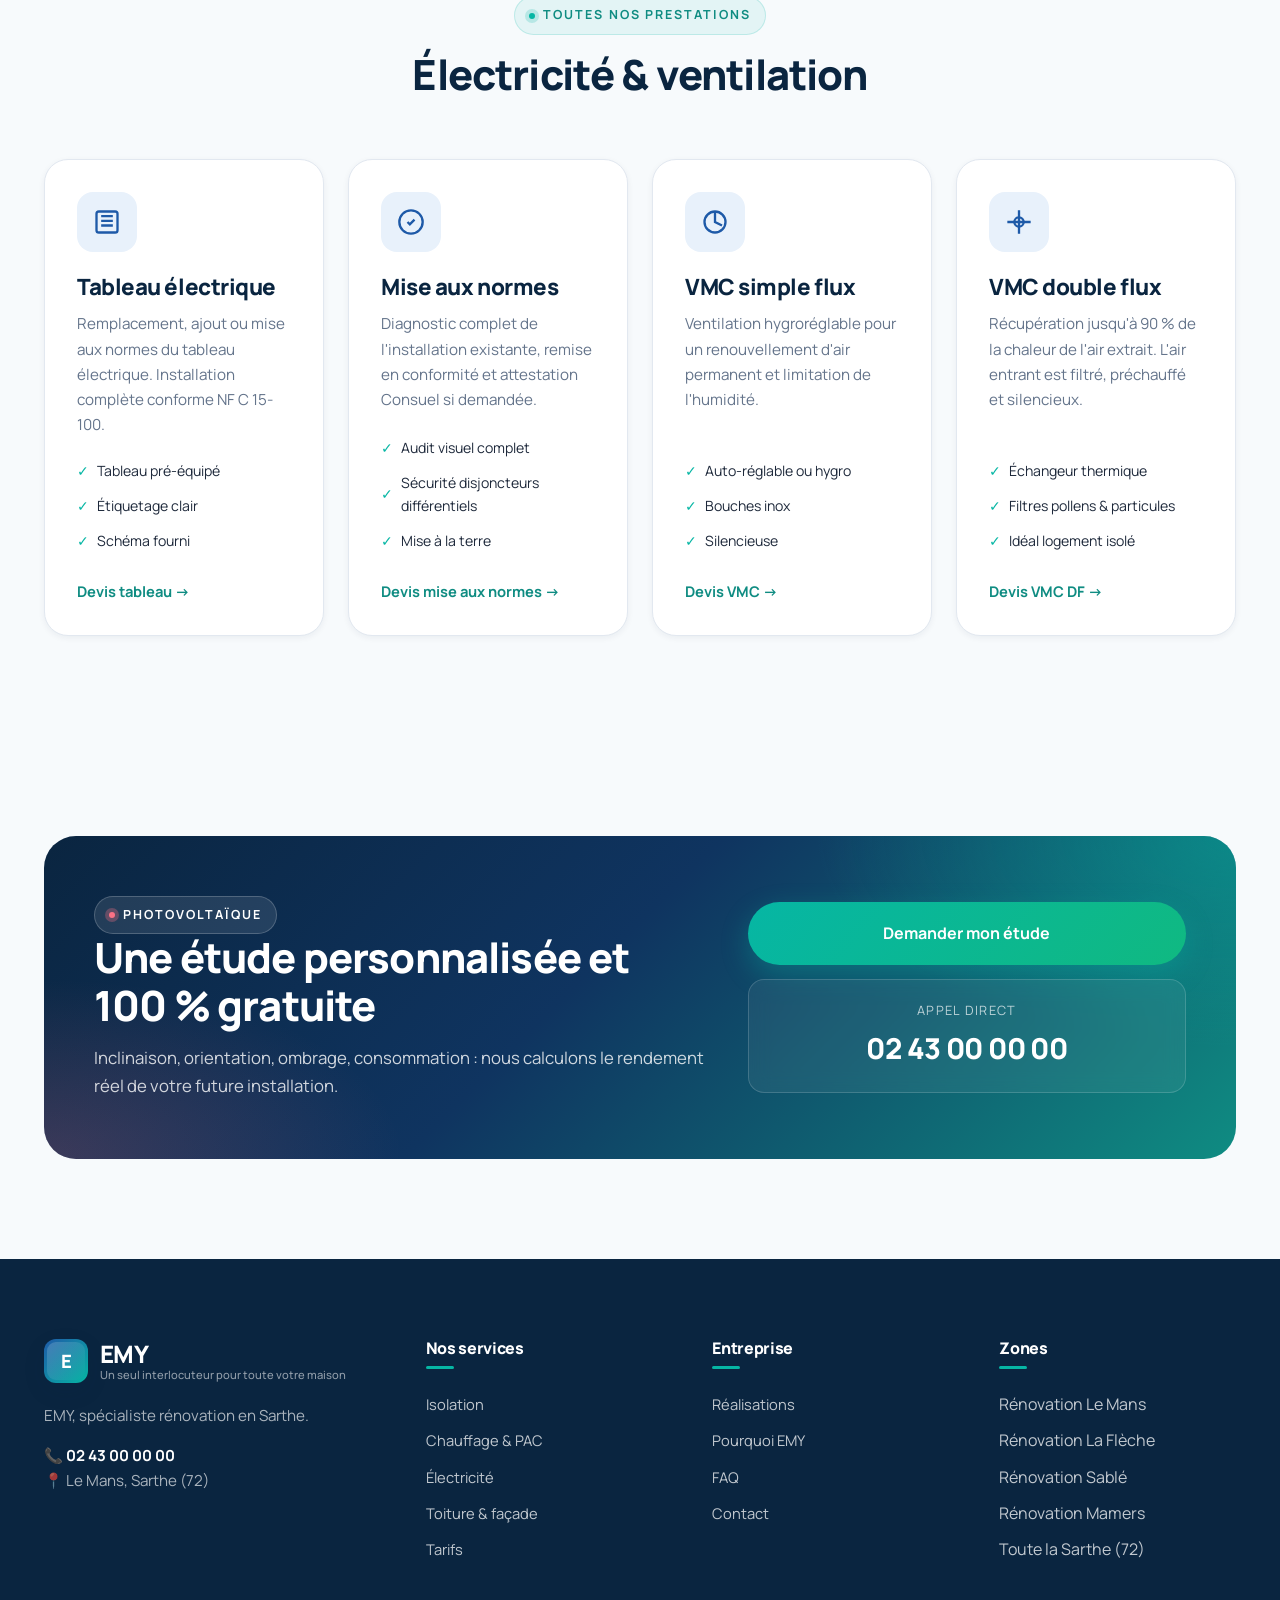
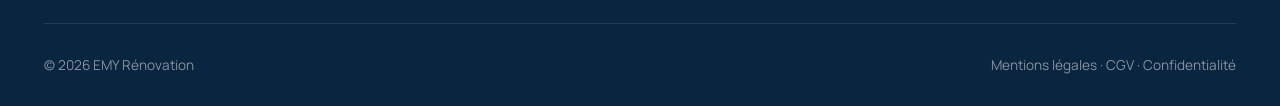
==== commit 8f106c44: "feat: illustrations SVG locales premium (autonomie totale) Remplacement des images Unsplash externes" ====
--- a/pages/electricite.html
+++ b/pages/electricite.html
@@ -53,7 +53,7 @@
   <div class="container">
     <div class="about reveal">
       <div class="about__visual">
-        <div class="about__img"><img src="https://images.unsplash.com/photo-1509391366360-2e959784a276?auto=format&fit=crop&w=900&q=80" alt="Panneaux solaires" /></div>
+        <div class="about__img"><img src="../assets/img/photovoltaique.svg" alt="Panneaux solaires" /></div>
       </div>
       <div class="about__content">
         <span class="eyebrow">Pourquoi des panneaux photovoltaïques ?</span>
